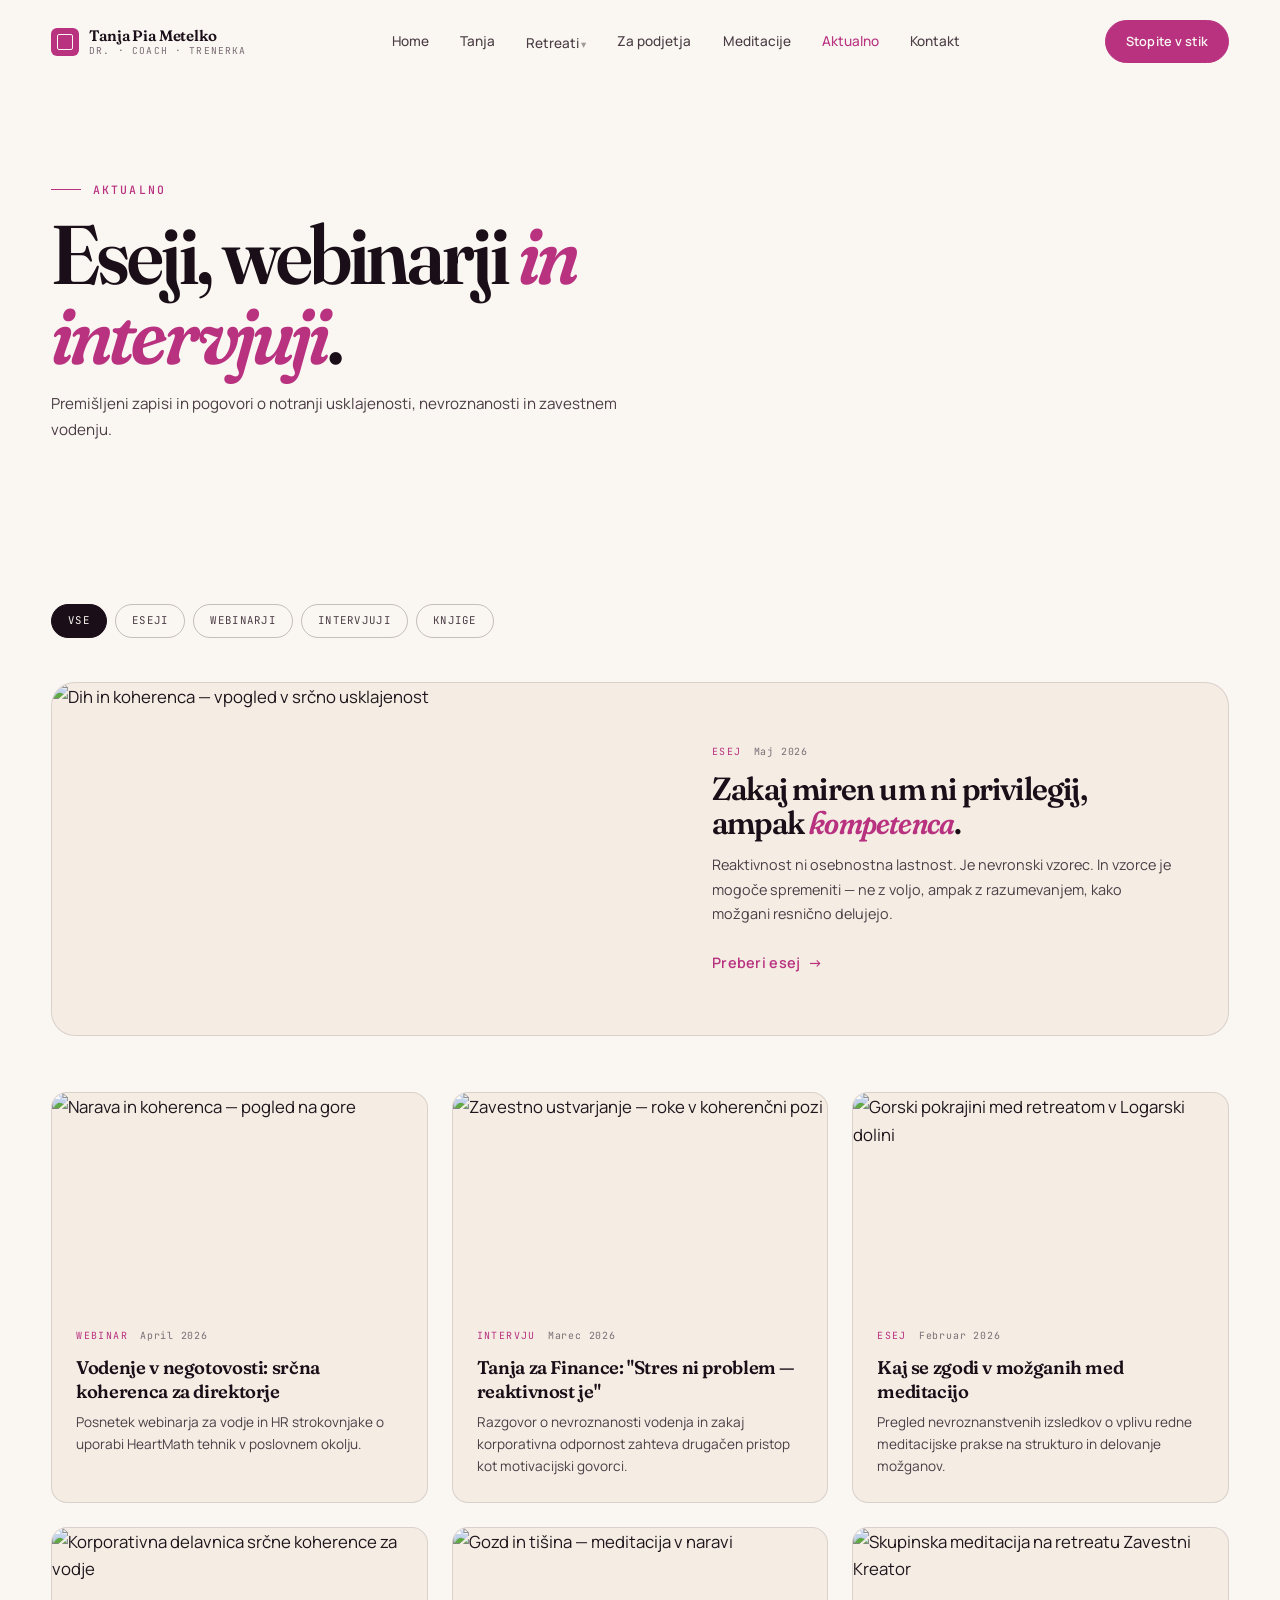
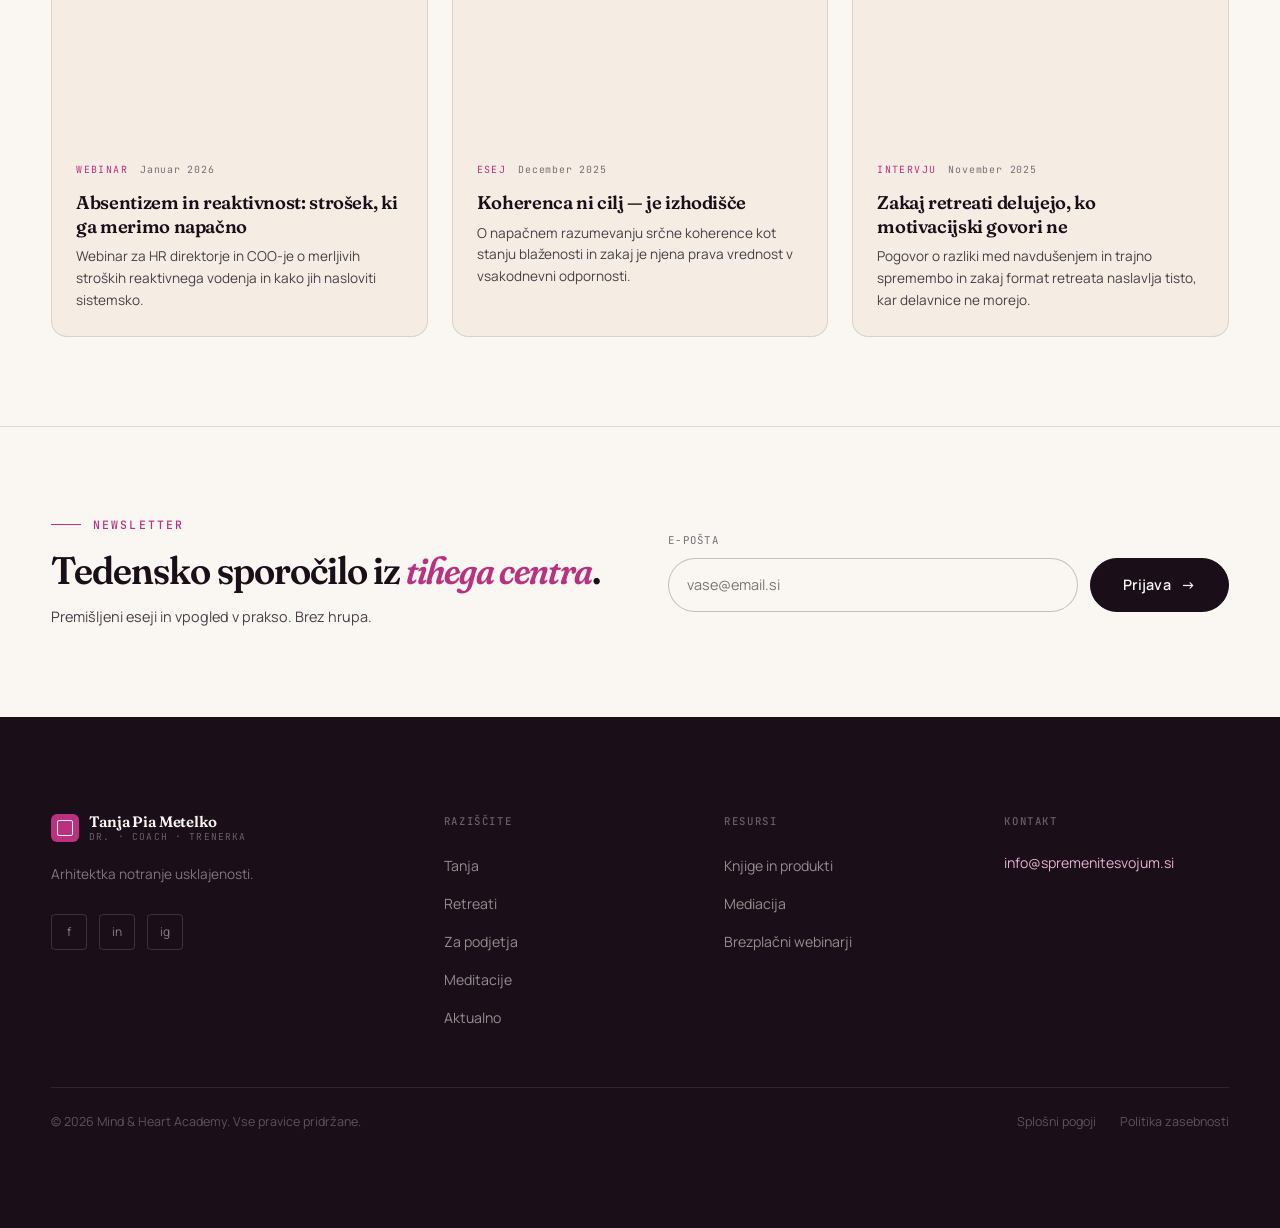
==== aktualno.html @ 6c3b490b "update website" ====
<!DOCTYPE html>
<html lang="sl">
<head>
  <meta charset="UTF-8">
  <meta name="viewport" content="width=device-width, initial-scale=1.0">
  <title>Aktualno — Eseji, webinarji, intervjuji · Dr. Tanja Pia Metelko</title>
  <meta name="description" content="Premišljeni eseji, webinarji in intervjuji o notranji usklajenosti, nevroznanosti in zavestnem vodenju. Dr. Tanja Pia Metelko.">
  <link rel="canonical" href="https://spremenitesvojum.si/aktualno.html">
  <meta property="og:title" content="Aktualno — Dr. Tanja Pia Metelko">
  <meta property="og:locale" content="sl_SI">
  <link rel="icon" type="image/svg+xml" href="assets/favicon.svg">
  <link rel="preconnect" href="https://fonts.googleapis.com">
  <link rel="preconnect" href="https://fonts.gstatic.com" crossorigin>
  <link href="https://fonts.googleapis.com/css2?family=Fraunces:ital,opsz,wght,SOFT@0,9..144,300..900,0..100;1,9..144,300..900,0..100&family=Manrope:wght@300;400;500;600;700&family=JetBrains+Mono:wght@400;500&display=swap" rel="stylesheet">
  <link rel="stylesheet" href="css/reset.css">
  <link rel="stylesheet" href="css/variables.css">
  <link rel="stylesheet" href="css/typography.css">
  <link rel="stylesheet" href="css/layout.css">
  <link rel="stylesheet" href="css/components.css">
  <link rel="stylesheet" href="css/pages.css">
</head>
<body>

  <a class="skip-link" href="#main">Preskoči na vsebino</a>

  <header class="site-nav" role="banner">
    <div class="site-nav__inner">
      <a href="index.html" class="nav-logo"><div class="nav-logo__mark"></div><div class="nav-logo__text">Tanja Pia Metelko<span>Dr. · Coach · Trenerka</span></div></a>
      <nav class="nav-links">
        <a href="index.html">Home</a><a href="tanja.html">Tanja</a>
        <div class="has-dropdown">
          <a href="retreati.html">Retreati</a>
          <div class="nav-dropdown" role="menu">
            <a href="retreati/zavestni-kreator.html" role="menuitem"><span class="drop-num">01</span>Zavestni Kreator</a>
            <a href="retreati/koherenca-srca.html" role="menuitem"><span class="drop-num">02</span>Koherenca Srca</a>
            <a href="retreati/spremenite-svoj-um.html" role="menuitem"><span class="drop-num">03</span>Spremenite Svoj Um</a>
          </div>
        </div>
        <a href="podjetja.html">Za podjetja</a><a href="meditacije.html">Meditacije</a>
        <a href="aktualno.html" aria-current="page">Aktualno</a><a href="kontakt.html">Kontakt</a>
      </nav>
      <div class="flex items-center gap-sm">
        <a href="kontakt.html" class="btn btn--magenta btn--sm nav-cta">Stopite v stik</a>
        <button class="nav-toggle" aria-label="Odpri meni" aria-expanded="false"><span></span><span></span><span></span></button>
      </div>
    </div>
  </header>

  <div class="mobile-menu" id="mobile-menu">
    <nav>
      <a href="index.html">Home</a><a href="tanja.html">Tanja</a>
      <a href="retreati/zavestni-kreator.html"><em>01</em> Zavestni Kreator</a>
      <a href="retreati/koherenca-srca.html"><em>02</em> Koherenca Srca</a>
      <a href="retreati/spremenite-svoj-um.html"><em>03</em> Spremenite Svoj Um</a>
      <a href="podjetja.html">Za podjetja</a><a href="meditacije.html">Meditacije</a>
      <a href="aktualno.html">Aktualno</a><a href="kontakt.html">Kontakt</a>
    </nav>
    <div class="mobile-menu__cta"><a href="kontakt.html" class="btn btn--magenta">Stopite v stik <span class="btn__arrow">→</span></a></div>
  </div>

  <main id="main">

    <!-- HERO -->
    <section class="aktualno-hero surface-cream" aria-label="Aktualno">
      <div class="container">
        <div class="hero-animate" style="max-width:600px;">
          <p class="eyebrow">Aktualno</p>
          <h1>Eseji, webinarji <em>in intervjuji</em>.</h1>
          <p style="margin-top:1rem;font-size:0.95rem;color:var(--ink-soft);line-height:1.7;">
            Premišljeni zapisi in pogovori o notranji usklajenosti, nevroznanosti in zavestnem vodenju.
          </p>
        </div>
      </div>
    </section>

    <!-- CATEGORY FILTER + ARTICLES -->
    <section class="section-pad--sm surface-cream" aria-label="Seznam člankov">
      <div class="container">

        <!-- Filter -->
        <div class="cat-filter reveal" role="group" aria-label="Filtriraj po kategoriji">
          <button class="cat-btn is-active">Vse</button>
          <button class="cat-btn">Eseji</button>
          <button class="cat-btn">Webinarji</button>
          <button class="cat-btn">Intervjuji</button>
          <button class="cat-btn">Knjige</button>
        </div>

        <!-- Featured article -->
        <div class="articles-featured reveal reveal-delay-1">
          <!-- [PLACEHOLDER — REPLACE z dejanskim člankom] -->
          <article class="article-card-featured">
            <div class="article-card-featured__img">
              <!-- [PLACEHOLDER] -->
              <img src="https://images.unsplash.com/photo-1545389336-cf090694435e?w=800&q=85&auto=format&fit=crop" alt="Dih in koherenca — vpogled v srčno usklajenost" loading="lazy" width="600" height="375">
            </div>
            <div class="article-card-featured__content">
              <div class="article-card__meta">
                <span class="article-card__cat">Esej</span>
                <span class="article-card__date">Maj 2026</span>
              </div>
              <h2 style="font-size:clamp(1.4rem,2.5vw,2rem);">
                Zakaj miren um ni privilegij, ampak <em>kompetenca</em>.
              </h2>
              <p style="margin-top:0.875rem;font-size:0.9rem;color:var(--ink-soft);line-height:1.7;">
                Reaktivnost ni osebnostna lastnost. Je nevronski vzorec. In vzorce je mogoče spremeniti — ne z voljo, ampak z razumevanjem, kako možgani resnično delujejo.
              </p>
              <a href="aktualno/miren-um.html" class="arrow-link" style="margin-top:1.5rem;">Preberi esej <span class="arrow">→</span></a>
            </div>
          </article>
        </div>

        <!-- Articles grid -->
        <div class="articles-grid reveal reveal-delay-2">

          <!-- [PLACEHOLDER — REPLACE z dejanskimi članki] -->

          <article class="article-card">
            <div class="article-card__img">
              <img src="https://images.unsplash.com/photo-1506905925346-21bda4d32df4?w=600&q=80&auto=format&fit=crop" alt="Narava in koherenca — pogled na gore" loading="lazy" width="400" height="225">
            </div>
            <div class="article-card__body">
              <div class="article-card__meta">
                <span class="article-card__cat">Webinar</span>
                <span class="article-card__date">April 2026</span>
              </div>
              <h3 class="article-card__title">Vodenje v negotovosti: srčna koherenca za direktorje</h3>
              <p class="article-card__excerpt">Posnetek webinarja za vodje in HR strokovnjake o uporabi HeartMath tehnik v poslovnem okolju.</p>
            </div>
          </article>

          <article class="article-card">
            <div class="article-card__img">
              <img src="https://images.unsplash.com/photo-1499209974431-9dddcece7f88?w=600&q=80&auto=format&fit=crop" alt="Zavestno ustvarjanje — roke v koherenčni pozi" loading="lazy" width="400" height="225">
            </div>
            <div class="article-card__body">
              <div class="article-card__meta">
                <span class="article-card__cat">Intervju</span>
                <span class="article-card__date">Marec 2026</span>
              </div>
              <h3 class="article-card__title">Tanja za Finance: "Stres ni problem — reaktivnost je"</h3>
              <p class="article-card__excerpt">Razgovor o nevroznanosti vodenja in zakaj korporativna odpornost zahteva drugačen pristop kot motivacijski govorci.</p>
            </div>
          </article>

          <article class="article-card">
            <div class="article-card__img">
              <img src="https://images.unsplash.com/photo-1464822759023-fed622ff2c3b?w=600&q=80&auto=format&fit=crop" alt="Gorski pokrajini med retreatom v Logarski dolini" loading="lazy" width="400" height="225">
            </div>
            <div class="article-card__body">
              <div class="article-card__meta">
                <span class="article-card__cat">Esej</span>
                <span class="article-card__date">Februar 2026</span>
              </div>
              <h3 class="article-card__title">Kaj se zgodi v možganih med meditacijo</h3>
              <p class="article-card__excerpt">Pregled nevroznanstvenih izsledkov o vplivu redne meditacijske prakse na strukturo in delovanje možganov.</p>
            </div>
          </article>

          <article class="article-card">
            <div class="article-card__img">
              <img src="https://images.unsplash.com/photo-1517457373958-b7bdd4587205?w=600&q=80&auto=format&fit=crop" alt="Korporativna delavnica srčne koherence za vodje" loading="lazy" width="400" height="225">
            </div>
            <div class="article-card__body">
              <div class="article-card__meta">
                <span class="article-card__cat">Webinar</span>
                <span class="article-card__date">Januar 2026</span>
              </div>
              <h3 class="article-card__title">Absentizem in reaktivnost: strošek, ki ga merimo napačno</h3>
              <p class="article-card__excerpt">Webinar za HR direktorje in COO-je o merljivih stroških reaktivnega vodenja in kako jih nasloviti sistemsko.</p>
            </div>
          </article>

          <article class="article-card">
            <div class="article-card__img">
              <img src="https://images.unsplash.com/photo-1448375240586-882707db888b?w=600&q=80&auto=format&fit=crop" alt="Gozd in tišina — meditacija v naravi" loading="lazy" width="400" height="225">
            </div>
            <div class="article-card__body">
              <div class="article-card__meta">
                <span class="article-card__cat">Esej</span>
                <span class="article-card__date">December 2025</span>
              </div>
              <h3 class="article-card__title">Koherenca ni cilj — je izhodišče</h3>
              <p class="article-card__excerpt">O napačnem razumevanju srčne koherence kot stanju blaženosti in zakaj je njena prava vrednost v vsakodnevni odpornosti.</p>
            </div>
          </article>

          <article class="article-card">
            <div class="article-card__img">
              <img src="https://images.unsplash.com/photo-1518609878373-06d740f60d8b?w=600&q=80&auto=format&fit=crop" alt="Skupinska meditacija na retreatu Zavestni Kreator" loading="lazy" width="400" height="225">
            </div>
            <div class="article-card__body">
              <div class="article-card__meta">
                <span class="article-card__cat">Intervju</span>
                <span class="article-card__date">November 2025</span>
              </div>
              <h3 class="article-card__title">Zakaj retreati delujejo, ko motivacijski govori ne</h3>
              <p class="article-card__excerpt">Pogovor o razliki med navdušenjem in trajno spremembo in zakaj format retreata naslavlja tisto, kar delavnice ne morejo.</p>
            </div>
          </article>

        </div>

      </div>
    </section>

    <!-- Newsletter -->
    <div class="newsletter-band surface-cream" role="region" aria-label="Prijava na novice">
      <div class="container">
        <div class="newsletter-band__inner">
          <div class="reveal">
            <p class="eyebrow">Newsletter</p>
            <h2 style="font-size:clamp(1.6rem,3vw,2.6rem);">Tedensko sporočilo iz <em>tihega centra</em>.</h2>
            <p style="margin-top:0.875rem;font-size:0.9rem;color:var(--ink-soft);line-height:1.7;max-width:380px;">Premišljeni eseji in vpogled v prakso. Brez hrupa.</p>
          </div>
          <div class="reveal reveal-delay-1">
            <form class="form-newsletter" action="#" method="post" novalidate>
              <label class="form-label" for="ak-nl-email" style="margin-bottom:0.5rem;display:block;">E-pošta</label>
              <div class="form-inline">
                <input class="form-input" type="email" id="ak-nl-email" name="email" placeholder="vase@email.si" autocomplete="email" required>
                <button type="submit" class="btn btn--primary">Prijava <span class="btn__arrow">→</span></button>
              </div>
            </form>
          </div>
        </div>
      </div>
    </div>

  </main>

  <footer class="site-footer" role="contentinfo">
    <div class="container">
      <div class="footer-grid">
        <div class="footer-brand"><a href="index.html" class="nav-logo"><div class="nav-logo__mark"></div><div class="nav-logo__text" style="color:var(--cream)">Tanja Pia Metelko<span style="color:rgba(250,246,241,.35)">Dr. · Coach · Trenerka</span></div></a><p class="footer-brand__mission">Arhitektka notranje usklajenosti.</p><div class="footer-social"><a href="#" aria-label="Facebook">f</a><a href="#" aria-label="LinkedIn">in</a><a href="#" aria-label="Instagram">ig</a></div></div>
        <div class="footer-col"><div class="footer-col__title">Raziščite</div><ul><li><a href="tanja.html">Tanja</a></li><li><a href="retreati.html">Retreati</a></li><li><a href="podjetja.html">Za podjetja</a></li><li><a href="meditacije.html">Meditacije</a></li><li><a href="aktualno.html">Aktualno</a></li></ul></div>
        <div class="footer-col"><div class="footer-col__title">Resursi</div><ul><li><a href="#">Knjige in produkti</a></li><li><a href="#">Mediacija</a></li><li><a href="#">Brezplačni webinarji</a></li></ul></div>
        <div class="footer-col"><div class="footer-col__title">Kontakt</div><div class="footer-contact-item"><a href="mailto:info@spremenitesvojum.si" style="color:var(--magenta-soft)">info@spremenitesvojum.si</a></div></div>
      </div>
      <div class="footer-bottom"><p class="footer-bottom__copy">© 2026 Mind &amp; Heart Academy. Vse pravice pridržane.</p><div class="footer-bottom__legal"><a href="#">Splošni pogoji</a><a href="#">Politika zasebnosti</a></div></div>
    </div>
  </footer>

  <script src="js/nav.js" defer></script>
  <script src="js/reveal.js" defer></script>
  <script src="js/forms.js" defer></script>
</body>
</html>
---- css/variables.css ----
/* ============================================
   VARIABLES — Design Tokens
   ============================================ */

:root {
  /* ─── SURFACES ─── */
  --cream:       #FAF6F1;
  --cream-warm:  #F5EDE4;
  --cream-pink:  #F7E8F0;
  --blush:       #E8D4C8;

  /* ─── ACCENT ─── */
  --magenta:      #B83280;
  --magenta-deep: #8A1E5C;
  --magenta-soft: #E8B0D0;

  /* ─── INK ─── */
  --ink:       #1A0F18;
  --ink-soft:  #4A3D45;
  --ink-light: #7A6D75;

  /* ─── LINES ─── */
  --line:        rgba(26, 15, 24, 0.12);
  --line-strong: rgba(26, 15, 24, 0.24);

  /* ─── FONTS ─── */
  --font-display: 'Fraunces', Georgia, serif;
  --font-body:    'Manrope', system-ui, sans-serif;
  --font-mono:    'JetBrains Mono', 'Courier New', monospace;

  /* ─── LAYOUT ─── */
  --container:     1320px;
  --gutter:        clamp(20px, 4vw, 56px);
  --section-pad:   clamp(80px, 12vw, 160px);

  /* ─── RADIUS ─── */
  --radius-sm:  4px;
  --radius-md:  8px;
  --radius-lg:  16px;
  --radius-xl:  24px;
  --radius-pill: 999px;

  /* ─── TRANSITIONS ─── */
  --ease-out:   cubic-bezier(0.22, 1, 0.36, 1);
  --ease-in:    cubic-bezier(0.64, 0, 0.78, 0);
  --dur-fast:   160ms;
  --dur-base:   280ms;
  --dur-slow:   460ms;
  --dur-reveal: 700ms;

  /* ─── SHADOWS ─── */
  --shadow-sm:  0 1px 4px rgba(26, 15, 24, 0.08);
  --shadow-md:  0 4px 16px rgba(26, 15, 24, 0.12);
  --shadow-lg:  0 12px 40px rgba(26, 15, 24, 0.16);
  --shadow-magenta: 0 8px 32px rgba(184, 50, 128, 0.24);
}
---- css/typography.css ----
/* ============================================
   TYPOGRAPHY — Scale, Styles, Utilities
   ============================================ */

/* ─── BASE ─── */
body {
  font-family: var(--font-body);
  font-size: 1.05rem;
  line-height: 1.65;
  color: var(--ink);
  background-color: var(--cream);
}

/* ─── DISPLAY / HEADINGS ─── */
h1, h2, h3, h4, h5, h6 {
  font-family: var(--font-display);
  font-weight: 600;
  line-height: 1.05;
  letter-spacing: -0.02em;
  color: var(--ink);
}

.h1, h1 {
  font-size: clamp(3rem, 6.5vw, 6.2rem);
  line-height: 0.96;
  letter-spacing: -0.035em;
  font-variation-settings: 'opsz' 144, 'SOFT' 30;
}

.h2, h2 {
  font-size: clamp(2rem, 4vw, 3.6rem);
  line-height: 1.05;
  letter-spacing: -0.025em;
  font-variation-settings: 'opsz' 72, 'SOFT' 40;
}

.h3, h3 {
  font-size: clamp(1.6rem, 2.6vw, 2.4rem);
  line-height: 1.15;
  letter-spacing: -0.02em;
  font-variation-settings: 'opsz' 36, 'SOFT' 50;
}

.h4, h4 {
  font-size: clamp(1.2rem, 1.8vw, 1.6rem);
  line-height: 1.25;
  letter-spacing: -0.015em;
  font-variation-settings: 'opsz' 24, 'SOFT' 60;
}

/* ─── SIGNATURE MOVE: italic em in magenta ─── */
h1 em, h2 em, h3 em, .h1 em, .h2 em, .h3 em {
  font-style: italic;
  color: var(--magenta);
  font-variation-settings: 'opsz' 144, 'SOFT' 80;
}

/* ─── EYEBROW LABELS ─── */
.eyebrow {
  font-family: var(--font-mono);
  font-size: 0.72rem;
  font-weight: 500;
  letter-spacing: 0.18em;
  text-transform: uppercase;
  color: var(--magenta);
  display: flex;
  align-items: center;
  gap: 12px;
  margin-bottom: 1rem;
}

.eyebrow::before {
  content: '';
  display: block;
  width: 30px;
  height: 1px;
  background: var(--magenta);
  flex-shrink: 0;
}

.eyebrow--no-line::before {
  display: none;
}

/* ─── BODY TEXT VARIANTS ─── */
.lead {
  font-size: clamp(1.1rem, 1.6vw, 1.3rem);
  line-height: 1.55;
  font-weight: 500;
  color: var(--ink);
}

.body-soft {
  color: var(--ink-soft);
}

.caption {
  font-family: var(--font-mono);
  font-size: 0.72rem;
  letter-spacing: 0.12em;
  text-transform: uppercase;
  color: var(--ink-light);
}

/* ─── TAGLINE ─── */
.tagline {
  font-family: var(--font-display);
  font-style: italic;
  font-size: clamp(1.1rem, 1.8vw, 1.4rem);
  font-variation-settings: 'opsz' 36, 'SOFT' 80;
  line-height: 1.4;
  color: var(--ink-soft);
  letter-spacing: -0.01em;
}

/* ─── LARGE DECORATIVE TEXT ─── */
.deco-text {
  font-family: var(--font-display);
  font-style: italic;
  font-size: clamp(8rem, 22vw, 20rem);
  font-variation-settings: 'opsz' 144, 'SOFT' 100;
  line-height: 0.85;
  color: var(--magenta);
  opacity: 0.07;
  pointer-events: none;
  user-select: none;
  white-space: nowrap;
  letter-spacing: -0.05em;
}

/* ─── MONO NUMBERS ─── */
.num-label {
  font-family: var(--font-mono);
  font-size: 0.72rem;
  font-weight: 500;
  letter-spacing: 0.14em;
  color: var(--magenta);
  opacity: 0.7;
}

/* ─── ON DARK SURFACES ─── */
.on-dark {
  color: rgba(250, 246, 241, 0.75);
}

.on-dark h1, .on-dark h2, .on-dark h3, .on-dark h4,
.on-dark .h1, .on-dark .h2, .on-dark .h3 {
  color: var(--cream);
}

.on-dark h1 em, .on-dark h2 em, .on-dark h3 em {
  color: var(--magenta-soft);
}

.on-dark .eyebrow {
  color: var(--magenta-soft);
}

.on-dark .eyebrow::before {
  background: var(--magenta-soft);
}

.on-dark p, .on-dark .body-soft {
  color: rgba(250, 246, 241, 0.7);
}

.on-dark .lead {
  color: rgba(250, 246, 241, 0.9);
}

.on-dark .tagline {
  color: rgba(250, 246, 241, 0.65);
}

/* ─── LINKS ─── */
.text-link {
  color: var(--magenta);
  font-weight: 500;
  position: relative;
  display: inline-flex;
  align-items: center;
  gap: 6px;
}

.text-link::after {
  content: '';
  position: absolute;
  bottom: -1px;
  left: 0;
  right: 0;
  height: 1px;
  background: var(--magenta);
  transform: scaleX(0);
  transform-origin: left;
  transition: transform var(--dur-base) var(--ease-out);
}

.text-link:hover::after {
  transform: scaleX(1);
}

.arrow-link {
  font-family: var(--font-body);
  font-size: 0.9rem;
  font-weight: 600;
  letter-spacing: 0.02em;
  color: var(--magenta);
  display: inline-flex;
  align-items: center;
  gap: 8px;
  transition: gap var(--dur-base) var(--ease-out);
}

.arrow-link .arrow {
  transition: transform var(--dur-base) var(--ease-out);
  display: inline-block;
}

.arrow-link:hover .arrow {
  transform: translateX(5px);
}

.on-dark .arrow-link {
  color: var(--magenta-soft);
}
---- css/layout.css ----
/* ============================================
   LAYOUT — Grid, Containers, Sections
   ============================================ */

/* ─── SKIP LINK ─── */
.skip-link {
  position: fixed;
  top: -100%;
  left: 1rem;
  z-index: 9999;
  background: var(--magenta);
  color: var(--cream);
  padding: 0.5rem 1.25rem;
  border-radius: var(--radius-pill);
  font-family: var(--font-body);
  font-size: 0.9rem;
  font-weight: 600;
  transition: top var(--dur-fast);
}

.skip-link:focus {
  top: 1rem;
}

/* ─── CONTAINER ─── */
.container {
  width: 100%;
  max-width: var(--container);
  margin-inline: auto;
  padding-inline: var(--gutter);
}

.container--narrow {
  max-width: 860px;
}

.container--wide {
  max-width: 1480px;
}

/* ─── SECTIONS ─── */
section {
  position: relative;
}

.section-pad {
  padding-block: var(--section-pad);
}

.section-pad--sm {
  padding-block: clamp(48px, 7vw, 100px);
}

.section-pad--lg {
  padding-block: clamp(100px, 16vw, 200px);
}

/* ─── SECTION SURFACES ─── */
.surface-cream      { background-color: var(--cream); }
.surface-cream-warm { background-color: var(--cream-warm); }
.surface-cream-pink { background-color: var(--cream-pink); }
.surface-ink        { background-color: var(--ink); color: rgba(250, 246, 241, 0.75); }

/* ─── GRID UTILITIES ─── */
.grid {
  display: grid;
  gap: var(--gutter);
}

.grid-2 { grid-template-columns: 1fr; }
.grid-3 { grid-template-columns: 1fr; }
.grid-4 { grid-template-columns: 1fr; }

@media (min-width: 768px) {
  .grid-2 { grid-template-columns: repeat(2, 1fr); }
  .grid-4 { grid-template-columns: repeat(2, 1fr); }
}

@media (min-width: 1024px) {
  .grid-3 { grid-template-columns: repeat(3, 1fr); }
  .grid-4 { grid-template-columns: repeat(4, 1fr); }
}

/* ─── FLEX UTILITIES ─── */
.flex        { display: flex; }
.flex-col    { flex-direction: column; }
.items-center { align-items: center; }
.items-start  { align-items: flex-start; }
.justify-between { justify-content: space-between; }
.gap-sm      { gap: 0.75rem; }
.gap-md      { gap: 1.5rem; }
.gap-lg      { gap: 2.5rem; }

/* ─── SECTION HEADER UTILITY ─── */
.section-header {
  margin-bottom: clamp(40px, 6vw, 80px);
}

.section-header--center {
  text-align: center;
  max-width: 760px;
  margin-inline: auto;
  margin-bottom: clamp(40px, 6vw, 80px);
}

.section-header--split {
  display: grid;
  grid-template-columns: 1fr;
  gap: 2rem;
  margin-bottom: clamp(40px, 6vw, 80px);
}

@media (min-width: 1024px) {
  .section-header--split {
    grid-template-columns: 1fr 1fr;
    align-items: end;
  }
}

/* ─── SECTION DIVIDER ─── */
.section-rule {
  border: none;
  border-top: 1px solid var(--line);
}

.section-rule--strong {
  border-color: var(--line-strong);
}

/* ─── HERO LAYOUT ─── */
.hero {
  min-height: 100svh;
  display: grid;
  grid-template-columns: 1fr;
  position: relative;
  overflow: hidden;
}

@media (min-width: 1024px) {
  .hero {
    grid-template-columns: 1fr 1fr;
  }
}

.hero__content {
  display: flex;
  flex-direction: column;
  justify-content: center;
  padding-block: clamp(120px, 18vw, 200px);
  padding-inline: var(--gutter);
  padding-left: max(var(--gutter), calc((100vw - var(--container)) / 2 + var(--gutter)));
  position: relative;
  z-index: 2;
}

.hero__visual {
  position: relative;
  overflow: hidden;
  min-height: 56vw;
}

@media (min-width: 1024px) {
  .hero__visual {
    min-height: auto;
  }
}

.hero__visual img {
  width: 100%;
  height: 100%;
  object-fit: cover;
  filter: contrast(0.95) saturate(0.9);
}

.hero__visual-overlay {
  position: absolute;
  inset: 0;
  background: linear-gradient(180deg, rgba(184, 50, 128, 0.06) 0%, rgba(26, 15, 24, 0.22) 100%);
  pointer-events: none;
}

.hero__visual-caption {
  position: absolute;
  bottom: 2rem;
  left: 2rem;
  right: 2rem;
  display: flex;
  justify-content: space-between;
  align-items: flex-end;
  gap: 1rem;
}

/* ─── TWO-COLUMN CONTENT ─── */
.two-col {
  display: grid;
  grid-template-columns: 1fr;
  gap: clamp(40px, 6vw, 80px);
  align-items: center;
}

@media (min-width: 1024px) {
  .two-col {
    grid-template-columns: 1fr 1fr;
  }

  .two-col--wide-left {
    grid-template-columns: 5fr 4fr;
  }

  .two-col--wide-right {
    grid-template-columns: 4fr 5fr;
  }
}

/* ─── IMAGE WRAPPER ─── */
.img-wrap {
  position: relative;
  overflow: hidden;
  border-radius: var(--radius-lg);
}

.img-wrap img {
  width: 100%;
  height: 100%;
  object-fit: cover;
  filter: contrast(0.95) saturate(0.9);
  display: block;
}

.img-wrap--portrait {
  aspect-ratio: 4 / 5;
}

.img-wrap--landscape {
  aspect-ratio: 16 / 9;
}

.img-label {
  position: absolute;
  top: 1.5rem;
  left: 1.5rem;
  background: rgba(250, 246, 241, 0.92);
  backdrop-filter: blur(8px);
  -webkit-backdrop-filter: blur(8px);
  padding: 0.35rem 0.85rem;
  border-radius: var(--radius-pill);
}

/* ─── REVEAL ANIMATIONS ─── */
.reveal {
  opacity: 0;
  transform: translateY(30px);
  transition: opacity var(--dur-reveal) var(--ease-out),
              transform var(--dur-reveal) var(--ease-out);
}

.reveal.is-visible {
  opacity: 1;
  transform: translateY(0);
}

.reveal-delay-1 { transition-delay: 100ms; }
.reveal-delay-2 { transition-delay: 200ms; }
.reveal-delay-3 { transition-delay: 300ms; }
.reveal-delay-4 { transition-delay: 400ms; }
.reveal-delay-5 { transition-delay: 500ms; }

/* ─── DECORATIVE OVERFLOW ELEMENT ─── */
.deco-overflow {
  position: absolute;
  right: -5vw;
  bottom: -2rem;
  pointer-events: none;
  overflow: hidden;
  z-index: 0;
  line-height: 1;
}

/* ─── STATS STRIP ─── */
.stats-strip {
  border-top: 1px solid var(--line);
  border-bottom: 1px solid var(--line);
  padding-block: clamp(28px, 4vw, 48px);
}

.stats-strip__inner {
  display: grid;
  grid-template-columns: repeat(2, 1fr);
  gap: clamp(20px, 4vw, 0px);
}

@media (min-width: 768px) {
  .stats-strip__inner {
    grid-template-columns: repeat(4, 1fr);
  }
}

.stat-item {
  text-align: center;
  padding-inline: 1rem;
  position: relative;
}

.stat-item + .stat-item::before {
  content: '';
  position: absolute;
  left: 0;
  top: 10%;
  height: 80%;
  width: 1px;
  background: var(--line);
}

.stat-item__number {
  font-family: var(--font-display);
  font-size: clamp(2.4rem, 4.5vw, 4rem);
  font-weight: 700;
  line-height: 1;
  color: var(--magenta);
  font-variation-settings: 'opsz' 72, 'SOFT' 20;
  margin-bottom: 0.5rem;
}

.stat-item__label {
  font-family: var(--font-body);
  font-size: 0.82rem;
  line-height: 1.4;
  color: var(--ink-soft);
  max-width: 160px;
  margin-inline: auto;
}
---- css/components.css ----
/* ============================================
   COMPONENTS — Nav, Buttons, Cards, Forms
   ============================================ */

/* ─── NAVIGATION ─── */
.site-nav {
  position: fixed;
  top: 0;
  left: 0;
  right: 0;
  z-index: 100;
  transition: background var(--dur-base) var(--ease-out),
              box-shadow var(--dur-base) var(--ease-out);
  padding-block: 1.25rem;
}

.site-nav.is-scrolled {
  background: rgba(250, 246, 241, 0.92);
  backdrop-filter: blur(16px);
  -webkit-backdrop-filter: blur(16px);
  box-shadow: 0 1px 0 var(--line);
  padding-block: 0.875rem;
}

.site-nav__inner {
  display: flex;
  align-items: center;
  justify-content: space-between;
  gap: 2rem;
  max-width: var(--container);
  margin-inline: auto;
  padding-inline: var(--gutter);
}

/* Logo */
.nav-logo {
  display: flex;
  align-items: center;
  gap: 10px;
  flex-shrink: 0;
}

.nav-logo__mark {
  width: 28px;
  height: 28px;
  background: var(--magenta);
  border-radius: 6px;
  flex-shrink: 0;
  position: relative;
}

.nav-logo__mark::before {
  content: '';
  position: absolute;
  inset: 6px;
  border: 1.5px solid var(--cream);
  border-radius: 2px;
}

.nav-logo__text {
  font-family: var(--font-display);
  font-size: 0.95rem;
  font-weight: 600;
  letter-spacing: -0.01em;
  color: var(--ink);
  font-variation-settings: 'opsz' 18, 'SOFT' 60;
  line-height: 1.2;
  transition: color var(--dur-fast);
}

.nav-logo__text span {
  display: block;
  font-family: var(--font-mono);
  font-size: 0.6rem;
  font-weight: 400;
  letter-spacing: 0.12em;
  text-transform: uppercase;
  color: var(--ink-light);
  font-style: normal;
}

/* Desktop nav links */
.nav-links {
  display: none;
  align-items: center;
  gap: 0.25rem;
}

@media (min-width: 1024px) {
  .nav-links {
    display: flex;
  }
}

.nav-links a {
  font-family: var(--font-body);
  font-size: 0.85rem;
  font-weight: 500;
  color: var(--ink-soft);
  padding: 0.5rem 0.85rem;
  border-radius: var(--radius-sm);
  transition: color var(--dur-fast), background var(--dur-fast);
  position: relative;
}

.nav-links a:hover {
  color: var(--ink);
  background: rgba(26, 15, 24, 0.05);
}

.nav-links .has-dropdown {
  position: relative;
}

.nav-links .has-dropdown > a::after {
  content: ' ▾';
  font-size: 0.65rem;
  opacity: 0.5;
}

.nav-dropdown {
  position: absolute;
  top: calc(100% + 8px);
  left: 0;
  min-width: 220px;
  background: var(--cream);
  border: 1px solid var(--line);
  border-radius: var(--radius-md);
  box-shadow: var(--shadow-lg);
  padding: 0.5rem;
  opacity: 0;
  pointer-events: none;
  transform: translateY(8px);
  transition: opacity var(--dur-base) var(--ease-out),
              transform var(--dur-base) var(--ease-out);
}

.has-dropdown:hover .nav-dropdown,
.has-dropdown:focus-within .nav-dropdown {
  opacity: 1;
  pointer-events: all;
  transform: translateY(0);
}

.nav-dropdown a {
  display: block;
  font-size: 0.85rem;
  padding: 0.6rem 0.875rem;
  border-radius: var(--radius-sm);
  color: var(--ink-soft);
  transition: background var(--dur-fast), color var(--dur-fast);
}

.nav-dropdown a:hover {
  background: var(--cream-warm);
  color: var(--ink);
}

.nav-dropdown a .drop-num {
  font-family: var(--font-mono);
  font-size: 0.62rem;
  color: var(--magenta);
  margin-right: 0.5rem;
  opacity: 0.8;
}

/* Nav CTA */
.nav-cta {
  display: none;
}

@media (min-width: 1024px) {
  .nav-cta {
    display: block;
  }
}

/* Mobile toggle */
.nav-toggle {
  display: flex;
  flex-direction: column;
  gap: 5px;
  padding: 0.5rem;
  border-radius: var(--radius-sm);
  transition: background var(--dur-fast);
}

@media (min-width: 1024px) {
  .nav-toggle {
    display: none;
  }
}

.nav-toggle:hover {
  background: rgba(26, 15, 24, 0.06);
}

.nav-toggle span {
  display: block;
  width: 22px;
  height: 1.5px;
  background: var(--ink);
  border-radius: 1px;
  transition: transform var(--dur-base) var(--ease-out),
              opacity var(--dur-base);
}

.nav-toggle.is-open span:nth-child(1) {
  transform: translateY(6.5px) rotate(45deg);
}

.nav-toggle.is-open span:nth-child(2) {
  opacity: 0;
  transform: scaleX(0);
}

.nav-toggle.is-open span:nth-child(3) {
  transform: translateY(-6.5px) rotate(-45deg);
}

/* Mobile menu */
.mobile-menu {
  position: fixed;
  inset: 0;
  background: var(--cream);
  z-index: 99;
  overflow-y: auto;
  padding: 6rem var(--gutter) 3rem;
  transform: translateX(100%);
  transition: transform var(--dur-slow) var(--ease-out);
}

.mobile-menu.is-open {
  transform: translateX(0);
}

.mobile-menu nav a {
  display: block;
  font-family: var(--font-display);
  font-size: clamp(1.8rem, 5vw, 2.6rem);
  font-variation-settings: 'opsz' 48, 'SOFT' 40;
  font-weight: 500;
  color: var(--ink);
  padding-block: 0.75rem;
  border-bottom: 1px solid var(--line);
  transition: color var(--dur-fast);
}

.mobile-menu nav a:hover {
  color: var(--magenta);
}

.mobile-menu nav a em {
  font-style: italic;
  color: var(--magenta);
}

.mobile-menu__cta {
  margin-top: 2.5rem;
}

/* ─── BUTTONS ─── */
.btn {
  display: inline-flex;
  align-items: center;
  justify-content: center;
  gap: 10px;
  font-family: var(--font-body);
  font-size: 0.9rem;
  font-weight: 600;
  letter-spacing: 0.01em;
  padding: 0.875rem 2rem;
  border-radius: var(--radius-pill);
  transition: transform var(--dur-base) var(--ease-out),
              box-shadow var(--dur-base) var(--ease-out),
              background var(--dur-fast),
              color var(--dur-fast),
              border-color var(--dur-fast);
  white-space: nowrap;
  cursor: pointer;
}

.btn:hover {
  transform: translateY(-2px);
}

.btn__arrow {
  transition: transform var(--dur-base) var(--ease-out);
}

.btn:hover .btn__arrow {
  transform: translateX(4px);
}

/* Primary — dark ink */
.btn--primary {
  background: var(--ink);
  color: var(--cream);
  border: 1.5px solid var(--ink);
}

.btn--primary:hover {
  background: var(--magenta-deep);
  border-color: var(--magenta-deep);
  box-shadow: var(--shadow-magenta);
}

/* Secondary — outline */
.btn--outline {
  background: transparent;
  color: var(--ink);
  border: 1.5px solid var(--ink-soft);
}

.btn--outline:hover {
  border-color: var(--ink);
  background: rgba(26, 15, 24, 0.05);
}

/* Magenta */
.btn--magenta {
  background: var(--magenta);
  color: var(--cream);
  border: 1.5px solid var(--magenta);
}

.btn--magenta:hover {
  background: var(--magenta-deep);
  border-color: var(--magenta-deep);
  box-shadow: var(--shadow-magenta);
}

/* Ghost on dark */
.btn--ghost-light {
  background: transparent;
  color: var(--cream);
  border: 1.5px solid rgba(250, 246, 241, 0.35);
}

.btn--ghost-light:hover {
  background: rgba(250, 246, 241, 0.1);
  border-color: rgba(250, 246, 241, 0.65);
}

/* Small */
.btn--sm {
  font-size: 0.8rem;
  padding: 0.625rem 1.25rem;
}

/* ─── PILLS / TAGS ─── */
.pill {
  display: inline-flex;
  align-items: center;
  gap: 6px;
  padding: 0.3rem 0.875rem;
  border-radius: var(--radius-pill);
  font-family: var(--font-mono);
  font-size: 0.67rem;
  font-weight: 500;
  letter-spacing: 0.1em;
  text-transform: uppercase;
  border: 1px solid;
}

.pill--magenta {
  background: rgba(184, 50, 128, 0.1);
  color: var(--magenta-deep);
  border-color: rgba(184, 50, 128, 0.25);
}

.pill--magenta-solid {
  background: var(--magenta);
  color: var(--cream);
  border-color: var(--magenta);
}

.pill--ink {
  background: rgba(26, 15, 24, 0.07);
  color: var(--ink-soft);
  border-color: var(--line);
}

.pill--pulse {
  color: var(--magenta-deep);
  border-color: rgba(184, 50, 128, 0.25);
  background: rgba(184, 50, 128, 0.08);
}

.pill--pulse .pill-dot {
  width: 6px;
  height: 6px;
  background: var(--magenta);
  border-radius: 50%;
  animation: pulse 2s ease-in-out infinite;
}

.on-dark .pill--pulse,
.akademija-card .pill--pulse,
.meditacije-hero .pill--pulse,
.retreat-page-hero .pill--pulse {
  color: var(--magenta-soft);
  border-color: rgba(232, 176, 208, 0.35);
  background: rgba(184, 50, 128, 0.18);
}

@keyframes pulse {
  0%, 100% { opacity: 1; transform: scale(1); }
  50%       { opacity: 0.5; transform: scale(0.7); }
}

/* Credential tags row */
.cred-tags {
  display: flex;
  flex-wrap: wrap;
  gap: 0.5rem;
  margin-top: 1.5rem;
}

/* ─── THREE-PILLAR CARD ─── */
.pillars-grid {
  display: grid;
  grid-template-columns: 1fr;
  border-top: 1px solid rgba(232, 176, 208, 0.2);
}

@media (min-width: 1024px) {
  .pillars-grid {
    grid-template-columns: repeat(3, 1fr);
  }
}

.pillar-card {
  padding: clamp(32px, 4vw, 56px);
  border-bottom: 1px solid rgba(232, 176, 208, 0.2);
  position: relative;
}

@media (min-width: 1024px) {
  .pillar-card {
    border-bottom: none;
    border-right: 1px solid rgba(232, 176, 208, 0.2);
  }

  .pillar-card:last-child {
    border-right: none;
  }
}

.pillar-card__num {
  font-family: var(--font-mono);
  font-size: 0.72rem;
  letter-spacing: 0.14em;
  color: var(--magenta-soft);
  margin-bottom: 1.5rem;
  opacity: 0.7;
}

.pillar-card__title {
  font-family: var(--font-display);
  font-size: clamp(1.3rem, 2vw, 1.7rem);
  font-weight: 600;
  color: var(--cream);
  font-variation-settings: 'opsz' 24, 'SOFT' 50;
  line-height: 1.2;
  margin-bottom: 0.35rem;
}

.pillar-card__sub {
  font-family: var(--font-mono);
  font-size: 0.67rem;
  letter-spacing: 0.1em;
  text-transform: uppercase;
  color: var(--magenta-soft);
  margin-bottom: 1.25rem;
  opacity: 0.7;
}

.pillar-card__desc {
  font-family: var(--font-body);
  font-size: 0.9rem;
  line-height: 1.65;
  color: rgba(250, 246, 241, 0.65);
  margin-bottom: 1.5rem;
}

.pillar-card__tools {
  font-family: var(--font-mono);
  font-size: 0.67rem;
  letter-spacing: 0.08em;
  color: rgba(232, 176, 208, 0.6);
  border-top: 1px solid rgba(232, 176, 208, 0.15);
  padding-top: 1rem;
}

/* ─── PATH CARDS (two-column) ─── */
.path-card {
  background: var(--cream-warm);
  border: 1px solid var(--line);
  border-radius: var(--radius-xl);
  padding: clamp(32px, 4vw, 56px);
  position: relative;
  overflow: hidden;
  transition: box-shadow var(--dur-base) var(--ease-out),
              transform var(--dur-base) var(--ease-out);
}

.path-card:hover {
  box-shadow: var(--shadow-lg);
  transform: translateY(-4px);
}

.path-card__features {
  list-style: none;
  margin-top: 1.5rem;
  display: flex;
  flex-direction: column;
  gap: 0.65rem;
}

.path-card__features li {
  font-size: 0.9rem;
  color: var(--ink-soft);
  display: flex;
  align-items: flex-start;
  gap: 0.75rem;
}

.path-card__features li::before {
  content: '→';
  color: var(--magenta);
  flex-shrink: 0;
  font-size: 0.8rem;
  margin-top: 0.1rem;
}

.path-card__link {
  display: inline-flex;
  align-items: center;
  gap: 8px;
  margin-top: 2rem;
  font-size: 0.9rem;
  font-weight: 600;
  color: var(--magenta);
  transition: gap var(--dur-base) var(--ease-out);
}

.path-card__link .arrow {
  transition: transform var(--dur-base) var(--ease-out);
}

.path-card__link:hover { gap: 14px; }
.path-card__link:hover .arrow { transform: translateX(4px); }

/* ─── RETREAT CARDS ─── */
.retreat-card {
  border: 1px solid var(--line);
  border-radius: var(--radius-xl);
  overflow: hidden;
  display: grid;
  grid-template-columns: 1fr;
  transition: box-shadow var(--dur-base) var(--ease-out);
}

@media (min-width: 1024px) {
  .retreat-card {
    grid-template-columns: 220px 1fr auto;
  }
}

.retreat-card:hover {
  box-shadow: var(--shadow-lg);
}

.retreat-card--flagship {
  background: var(--ink);
  color: rgba(250, 246, 241, 0.75);
  border-color: rgba(184, 50, 128, 0.3);
}

.retreat-card--flagship:hover {
  box-shadow: var(--shadow-magenta), var(--shadow-lg);
}

.retreat-card__meta {
  padding: clamp(24px, 3vw, 36px);
  border-bottom: 1px solid var(--line);
  display: flex;
  flex-direction: column;
  gap: 0.75rem;
}

@media (min-width: 1024px) {
  .retreat-card__meta {
    border-bottom: none;
    border-right: 1px solid var(--line);
  }
}

.retreat-card--flagship .retreat-card__meta {
  border-color: rgba(184, 50, 128, 0.2);
}

.retreat-card__date {
  font-family: var(--font-mono);
  font-size: 0.72rem;
  letter-spacing: 0.1em;
  color: var(--ink-light);
}

.retreat-card--flagship .retreat-card__date {
  color: rgba(250, 246, 241, 0.5);
}

.retreat-card__location {
  font-size: 0.82rem;
  color: var(--ink-soft);
}

.retreat-card--flagship .retreat-card__location {
  color: rgba(250, 246, 241, 0.6);
}

.retreat-card__content {
  padding: clamp(24px, 3vw, 36px);
  display: flex;
  flex-direction: column;
  justify-content: center;
}

.retreat-card__content h3 em {
  color: var(--magenta-soft);
}

.retreat-card--flagship .retreat-card__content h2,
.retreat-card--flagship .retreat-card__content h3 {
  color: var(--cream);
}

.retreat-card__desc {
  font-size: 0.9rem;
  line-height: 1.6;
  color: var(--ink-soft);
  margin-top: 0.75rem;
}

.retreat-card--flagship .retreat-card__desc {
  color: rgba(250, 246, 241, 0.6);
}

.retreat-card__action {
  padding: clamp(24px, 3vw, 36px);
  display: flex;
  flex-direction: column;
  justify-content: center;
  gap: 1rem;
  border-top: 1px solid var(--line);
}

@media (min-width: 1024px) {
  .retreat-card__action {
    border-top: none;
    border-left: 1px solid var(--line);
    min-width: 200px;
  }
}

.retreat-card--flagship .retreat-card__action {
  border-color: rgba(184, 50, 128, 0.2);
}

.retreat-card__price {
  font-family: var(--font-display);
  font-size: 1.3rem;
  font-weight: 700;
  color: var(--magenta);
  font-variation-settings: 'opsz' 24, 'SOFT' 30;
}

.retreat-card--flagship .retreat-card__price {
  color: var(--magenta-soft);
}

/* ─── TESTIMONIAL CARDS ─── */
.testimonials-grid {
  display: grid;
  grid-template-columns: 1fr;
  gap: var(--gutter);
}

@media (min-width: 768px) {
  .testimonials-grid {
    grid-template-columns: repeat(3, 1fr);
  }
}

.testimonial-card {
  padding: clamp(28px, 3.5vw, 44px);
  border: 1px solid var(--line);
  border-radius: var(--radius-xl);
  display: flex;
  flex-direction: column;
  background: var(--cream);
}

.testimonial-card--inverted {
  background: var(--ink);
  border-color: transparent;
}

.testimonial-card__quote-mark {
  font-family: var(--font-display);
  font-size: 4rem;
  line-height: 0.7;
  color: var(--magenta);
  font-variation-settings: 'opsz' 72, 'SOFT' 100;
  margin-bottom: 1rem;
  font-style: italic;
}

.testimonial-card--inverted .testimonial-card__quote-mark {
  color: var(--magenta-soft);
}

.testimonial-card__text {
  font-size: 0.92rem;
  line-height: 1.7;
  color: var(--ink-soft);
  flex: 1;
  font-style: italic;
}

.testimonial-card--inverted .testimonial-card__text {
  color: rgba(250, 246, 241, 0.7);
}

.testimonial-card__attribution {
  border-top: 1px solid var(--line);
  margin-top: 1.5rem;
  padding-top: 1.25rem;
  display: flex;
  flex-direction: column;
  gap: 0.2rem;
}

.testimonial-card--inverted .testimonial-card__attribution {
  border-color: rgba(250, 246, 241, 0.12);
}

.testimonial-card__name {
  font-weight: 600;
  font-size: 0.88rem;
  color: var(--ink);
}

.testimonial-card--inverted .testimonial-card__name {
  color: var(--cream);
}

.testimonial-card__role {
  font-family: var(--font-mono);
  font-size: 0.67rem;
  letter-spacing: 0.1em;
  text-transform: uppercase;
  color: var(--ink-light);
}

.testimonial-card--inverted .testimonial-card__role {
  color: rgba(232, 176, 208, 0.6);
}

/* ─── AKADEMIJA TEASER ─── */
.akademija-card {
  background: var(--ink);
  color: rgba(250, 246, 241, 0.75);
  border-radius: var(--radius-xl);
  padding: clamp(40px, 6vw, 72px);
  display: grid;
  grid-template-columns: 1fr;
  gap: clamp(40px, 5vw, 60px);
  position: relative;
  overflow: hidden;
}

@media (min-width: 1024px) {
  .akademija-card {
    grid-template-columns: 1fr 1fr;
    align-items: center;
  }
}

.akademija-card::before {
  content: '';
  position: absolute;
  top: -30%;
  right: -10%;
  width: 60%;
  aspect-ratio: 1;
  background: radial-gradient(circle, rgba(184, 50, 128, 0.22) 0%, transparent 70%);
  pointer-events: none;
}

.akademija-features {
  display: grid;
  grid-template-columns: 1fr 1fr;
  gap: 0.75rem;
  margin-top: 1.5rem;
}

.akademija-feature {
  display: flex;
  align-items: flex-start;
  gap: 0.5rem;
  font-size: 0.85rem;
  color: rgba(250, 246, 241, 0.65);
}

.akademija-feature::before {
  content: '—';
  color: var(--magenta-soft);
  opacity: 0.6;
  flex-shrink: 0;
  margin-top: 0.05rem;
}

/* Sign-up form card */
.signup-card {
  background: rgba(250, 246, 241, 0.06);
  border: 1px solid rgba(250, 246, 241, 0.12);
  border-radius: var(--radius-lg);
  padding: clamp(28px, 4vw, 44px);
}

.signup-card h3 {
  font-size: clamp(1.2rem, 2vw, 1.6rem);
  color: var(--cream);
  margin-bottom: 1.5rem;
}

.signup-card h3 em {
  color: var(--magenta-soft);
}

/* ─── FORMS ─── */
.form-group {
  display: flex;
  flex-direction: column;
  gap: 0.4rem;
  margin-bottom: 1rem;
}

.form-label {
  font-family: var(--font-mono);
  font-size: 0.67rem;
  letter-spacing: 0.12em;
  text-transform: uppercase;
  color: var(--ink-light);
}

.form-label--light {
  color: rgba(250, 246, 241, 0.45);
}

.form-input,
.form-select,
.form-textarea {
  width: 100%;
  background: var(--cream);
  border: 1.5px solid var(--line-strong);
  border-radius: var(--radius-md);
  padding: 0.875rem 1.125rem;
  font-family: var(--font-body);
  font-size: 0.9rem;
  color: var(--ink);
  transition: border-color var(--dur-fast), box-shadow var(--dur-fast);
  appearance: none;
}

.form-input:focus,
.form-select:focus,
.form-textarea:focus {
  border-color: var(--magenta);
  box-shadow: 0 0 0 3px rgba(184, 50, 128, 0.12);
  outline: none;
}

.form-input--dark,
.form-textarea--dark {
  background: rgba(250, 246, 241, 0.06);
  border-color: rgba(250, 246, 241, 0.15);
  color: var(--cream);
}

.form-input--dark::placeholder,
.form-textarea--dark::placeholder {
  color: rgba(250, 246, 241, 0.3);
}

.form-input--dark:focus,
.form-textarea--dark:focus {
  border-color: var(--magenta-soft);
  box-shadow: 0 0 0 3px rgba(232, 176, 208, 0.15);
}

.form-textarea {
  min-height: 130px;
  resize: vertical;
}

.form-row {
  display: grid;
  grid-template-columns: 1fr;
  gap: 1rem;
}

@media (min-width: 640px) {
  .form-row--2col {
    grid-template-columns: 1fr 1fr;
  }
}

.form-inline {
  display: flex;
  gap: 0.75rem;
  flex-wrap: wrap;
}

.form-inline .form-input {
  flex: 1;
  min-width: 200px;
  border-radius: var(--radius-pill);
}

.form-note {
  font-size: 0.77rem;
  color: var(--ink-light);
  margin-top: 0.75rem;
  text-align: center;
}

.form-note--light {
  color: rgba(250, 246, 241, 0.35);
}

/* ─── NEWSLETTER BAND ─── */
.newsletter-band {
  border-top: 1px solid var(--line);
  padding-block: clamp(56px, 7vw, 88px);
}

.newsletter-band__inner {
  display: grid;
  grid-template-columns: 1fr;
  gap: clamp(32px, 5vw, 56px);
  align-items: center;
}

@media (min-width: 1024px) {
  .newsletter-band__inner {
    grid-template-columns: 1fr 1fr;
  }
}

/* ─── FOOTER ─── */
.site-footer {
  background: var(--ink);
  color: rgba(250, 246, 241, 0.75);
  padding-block: clamp(64px, 8vw, 96px);
}

.footer-grid {
  display: grid;
  grid-template-columns: 1fr;
  gap: clamp(36px, 5vw, 56px);
}

@media (min-width: 640px) {
  .footer-grid {
    grid-template-columns: repeat(2, 1fr);
  }
}

@media (min-width: 1024px) {
  .footer-grid {
    grid-template-columns: 1.5fr 1fr 1fr 1fr;
  }
}

.footer-brand__mission {
  font-size: 0.85rem;
  line-height: 1.7;
  color: rgba(250, 246, 241, 0.45);
  margin-top: 1.25rem;
  max-width: 260px;
}

.footer-social {
  display: flex;
  gap: 0.75rem;
  margin-top: 1.75rem;
}

.footer-social a {
  width: 36px;
  height: 36px;
  border-radius: var(--radius-sm);
  border: 1px solid rgba(250, 246, 241, 0.15);
  display: grid;
  place-items: center;
  color: rgba(250, 246, 241, 0.5);
  font-size: 0.75rem;
  transition: background var(--dur-fast), color var(--dur-fast), border-color var(--dur-fast);
}

.footer-social a:hover {
  background: rgba(184, 50, 128, 0.2);
  color: var(--magenta-soft);
  border-color: rgba(184, 50, 128, 0.35);
}

.footer-col__title {
  font-family: var(--font-mono);
  font-size: 0.67rem;
  font-weight: 500;
  letter-spacing: 0.15em;
  text-transform: uppercase;
  color: rgba(250, 246, 241, 0.35);
  margin-bottom: 1.25rem;
}

.footer-col ul {
  display: flex;
  flex-direction: column;
  gap: 0.65rem;
}

.footer-col ul a {
  font-size: 0.88rem;
  color: rgba(250, 246, 241, 0.55);
  transition: color var(--dur-fast);
}

.footer-col ul a:hover {
  color: var(--cream);
}

.footer-contact-item {
  display: flex;
  align-items: flex-start;
  gap: 0.75rem;
  font-size: 0.88rem;
  color: rgba(250, 246, 241, 0.55);
  margin-bottom: 0.65rem;
}

.footer-bottom {
  border-top: 1px solid rgba(250, 246, 241, 0.1);
  margin-top: clamp(36px, 5vw, 56px);
  padding-top: 1.5rem;
  display: flex;
  flex-direction: column;
  gap: 0.75rem;
  align-items: flex-start;
}

@media (min-width: 768px) {
  .footer-bottom {
    flex-direction: row;
    align-items: center;
    justify-content: space-between;
  }
}

.footer-bottom__copy {
  font-size: 0.78rem;
  color: rgba(250, 246, 241, 0.3);
}

.footer-bottom__legal {
  display: flex;
  gap: 1.5rem;
}

.footer-bottom__legal a {
  font-size: 0.78rem;
  color: rgba(250, 246, 241, 0.3);
  transition: color var(--dur-fast);
}

.footer-bottom__legal a:hover {
  color: rgba(250, 246, 241, 0.6);
}
---- css/pages.css ----
/* ============================================
   PAGES — Page-specific styles
   ============================================ */

/* ─── TANJA PAGE ─── */
.tanja-hero {
  padding-block: clamp(120px, 16vw, 180px) clamp(64px, 8vw, 96px);
  position: relative;
  overflow: hidden;
}

.tanja-hero__grid {
  display: grid;
  grid-template-columns: 1fr;
  gap: clamp(48px, 6vw, 80px);
  align-items: end;
}

@media (min-width: 1024px) {
  .tanja-hero__grid {
    grid-template-columns: 1fr 1fr;
    align-items: center;
  }
}

.tanja-hero__role-tags {
  display: flex;
  flex-wrap: wrap;
  gap: 0.5rem;
  margin-top: 1.5rem;
}

/* Timeline */
.timeline {
  position: relative;
  padding-left: 2rem;
}

.timeline::before {
  content: '';
  position: absolute;
  left: 0;
  top: 8px;
  bottom: 8px;
  width: 1px;
  background: var(--line);
}

.timeline-item {
  position: relative;
  padding-bottom: clamp(28px, 4vw, 44px);
}

.timeline-item::before {
  content: '';
  position: absolute;
  left: -2rem;
  top: 6px;
  width: 9px;
  height: 9px;
  border-radius: 50%;
  background: var(--magenta);
  border: 2px solid var(--cream);
  box-shadow: 0 0 0 2px var(--magenta);
}

.timeline-item__year {
  font-family: var(--font-mono);
  font-size: 0.7rem;
  letter-spacing: 0.12em;
  color: var(--magenta);
  margin-bottom: 0.35rem;
}

.timeline-item__title {
  font-family: var(--font-display);
  font-size: 1.2rem;
  font-weight: 600;
  color: var(--ink);
  font-variation-settings: 'opsz' 18, 'SOFT' 50;
  margin-bottom: 0.4rem;
}

.timeline-item__desc {
  font-size: 0.88rem;
  color: var(--ink-soft);
  line-height: 1.6;
}

/* ─── RETREATI HUB ─── */
.retreat-hub-hero {
  padding-block: clamp(120px, 16vw, 180px) clamp(64px, 8vw, 96px);
}

.retreat-cards-stack {
  display: flex;
  flex-direction: column;
  gap: clamp(16px, 2.5vw, 24px);
}

/* Comparison table */
.comparison-table {
  width: 100%;
  border: 1px solid var(--line);
  border-radius: var(--radius-lg);
  overflow: hidden;
  font-size: 0.88rem;
}

.comparison-table th {
  background: var(--cream-warm);
  padding: 1rem 1.25rem;
  text-align: left;
  font-family: var(--font-mono);
  font-size: 0.67rem;
  letter-spacing: 0.12em;
  text-transform: uppercase;
  color: var(--ink-light);
  border-bottom: 1px solid var(--line);
}

.comparison-table td {
  padding: 0.875rem 1.25rem;
  border-bottom: 1px solid var(--line);
  color: var(--ink-soft);
  vertical-align: top;
}

.comparison-table tr:last-child td {
  border-bottom: none;
}

.comparison-table td:first-child {
  font-weight: 600;
  color: var(--ink);
}

.check {
  color: var(--magenta);
  font-weight: 700;
}

/* ─── INDIVIDUAL RETREAT PAGE ─── */
.retreat-page-hero {
  padding-block: clamp(120px, 16vw, 180px) clamp(80px, 10vw, 120px);
  background: var(--ink);
  color: rgba(250, 246, 241, 0.75);
  position: relative;
  overflow: hidden;
}

.retreat-page-hero::before {
  content: '';
  position: absolute;
  inset: 0;
  background: radial-gradient(ellipse at 80% 50%, rgba(184, 50, 128, 0.15) 0%, transparent 60%);
  pointer-events: none;
}

.retreat-details-grid {
  display: grid;
  grid-template-columns: 1fr;
  gap: clamp(40px, 6vw, 64px);
}

@media (min-width: 1024px) {
  .retreat-details-grid {
    grid-template-columns: 2fr 1fr;
    align-items: start;
  }
}

.retreat-sticky-card {
  background: var(--cream);
  border: 1px solid var(--line);
  border-radius: var(--radius-xl);
  padding: clamp(28px, 3.5vw, 40px);
}

@media (min-width: 1024px) {
  .retreat-sticky-card {
    position: sticky;
    top: 100px;
  }
}

.retreat-what-included {
  display: flex;
  flex-direction: column;
  gap: 0.75rem;
  margin-top: 1.25rem;
}

.retreat-what-included li {
  display: flex;
  align-items: flex-start;
  gap: 0.75rem;
  font-size: 0.9rem;
  color: var(--ink-soft);
}

.retreat-what-included li::before {
  content: '✓';
  color: var(--magenta);
  font-weight: 700;
  flex-shrink: 0;
  font-size: 0.8rem;
  margin-top: 0.15rem;
}

/* FAQ */
.faq-list {
  border-top: 1px solid var(--line);
}

.faq-item {
  border-bottom: 1px solid var(--line);
}

.faq-question {
  width: 100%;
  text-align: left;
  padding: 1.25rem 0;
  display: flex;
  justify-content: space-between;
  align-items: center;
  gap: 1rem;
  font-family: var(--font-body);
  font-size: 0.95rem;
  font-weight: 600;
  color: var(--ink);
  cursor: pointer;
  background: none;
  border: none;
  transition: color var(--dur-fast);
}

.faq-question:hover {
  color: var(--magenta);
}

.faq-question .faq-icon {
  flex-shrink: 0;
  width: 20px;
  height: 20px;
  border: 1px solid var(--line-strong);
  border-radius: 50%;
  display: grid;
  place-items: center;
  font-size: 0.8rem;
  color: var(--magenta);
  transition: transform var(--dur-base) var(--ease-out);
}

.faq-item.is-open .faq-icon {
  transform: rotate(45deg);
}

.faq-answer {
  display: grid;
  grid-template-rows: 0fr;
  transition: grid-template-rows var(--dur-base) var(--ease-out);
}

.faq-item.is-open .faq-answer {
  grid-template-rows: 1fr;
}

.faq-answer__inner {
  overflow: hidden;
}

.faq-answer p {
  font-size: 0.9rem;
  color: var(--ink-soft);
  line-height: 1.7;
  padding-bottom: 1.25rem;
}

/* ─── PODJETJA (B2B) PAGE ─── */
.podjetja-hero {
  padding-block: clamp(120px, 16vw, 180px) clamp(64px, 8vw, 96px);
  background: var(--ink);
  color: rgba(250, 246, 241, 0.75);
  position: relative;
  overflow: hidden;
}

.podjetja-hero::before {
  content: '';
  position: absolute;
  inset: 0;
  background: radial-gradient(ellipse at 90% 60%, rgba(184, 50, 128, 0.12) 0%, transparent 55%);
}

.solutions-grid {
  display: grid;
  grid-template-columns: 1fr;
  gap: var(--gutter);
}

@media (min-width: 768px) {
  .solutions-grid {
    grid-template-columns: repeat(2, 1fr);
  }
}

@media (min-width: 1024px) {
  .solutions-grid {
    grid-template-columns: repeat(3, 1fr);
  }
}

.solution-card {
  background: var(--cream-warm);
  border: 1px solid var(--line);
  border-radius: var(--radius-xl);
  padding: clamp(28px, 3.5vw, 40px);
  transition: box-shadow var(--dur-base) var(--ease-out),
              transform var(--dur-base) var(--ease-out);
}

.solution-card:hover {
  box-shadow: var(--shadow-md);
  transform: translateY(-3px);
}

.solution-card__num {
  font-family: var(--font-mono);
  font-size: 0.67rem;
  letter-spacing: 0.14em;
  color: var(--magenta);
  margin-bottom: 1rem;
  opacity: 0.7;
}

.solution-card__title {
  font-family: var(--font-display);
  font-size: 1.25rem;
  font-weight: 600;
  color: var(--ink);
  font-variation-settings: 'opsz' 18, 'SOFT' 50;
  margin-bottom: 0.75rem;
  line-height: 1.25;
}

.solution-card__desc {
  font-size: 0.88rem;
  color: var(--ink-soft);
  line-height: 1.65;
}

/* Results / Metrics */
.results-grid {
  display: grid;
  grid-template-columns: repeat(2, 1fr);
  gap: clamp(16px, 3vw, 24px);
}

@media (min-width: 768px) {
  .results-grid {
    grid-template-columns: repeat(4, 1fr);
  }
}

.result-item {
  text-align: center;
  padding: clamp(20px, 3vw, 32px);
  background: var(--cream-warm);
  border: 1px solid var(--line);
  border-radius: var(--radius-lg);
}

.result-item__num {
  font-family: var(--font-display);
  font-size: clamp(2rem, 4vw, 3rem);
  font-weight: 700;
  color: var(--magenta);
  font-variation-settings: 'opsz' 72, 'SOFT' 20;
  line-height: 1;
  margin-bottom: 0.5rem;
}

.result-item__label {
  font-size: 0.78rem;
  color: var(--ink-soft);
  line-height: 1.4;
}

/* Process steps */
.process-steps {
  display: grid;
  grid-template-columns: 1fr;
  gap: clamp(24px, 4vw, 40px);
  counter-reset: steps;
}

@media (min-width: 768px) {
  .process-steps {
    grid-template-columns: repeat(2, 1fr);
  }
}

@media (min-width: 1024px) {
  .process-steps {
    grid-template-columns: repeat(4, 1fr);
  }
}

.process-step {
  position: relative;
}

.process-step__num {
  font-family: var(--font-mono);
  font-size: 0.72rem;
  letter-spacing: 0.14em;
  color: var(--magenta);
  margin-bottom: 0.75rem;
}

.process-step__title {
  font-family: var(--font-display);
  font-size: 1.15rem;
  font-weight: 600;
  color: var(--ink);
  font-variation-settings: 'opsz' 18, 'SOFT' 50;
  margin-bottom: 0.5rem;
}

.process-step__desc {
  font-size: 0.85rem;
  color: var(--ink-soft);
  line-height: 1.65;
}

/* ─── MEDITACIJE PAGE ─── */
.meditacije-hero {
  min-height: 100svh;
  display: flex;
  align-items: center;
  background: var(--ink);
  color: rgba(250, 246, 241, 0.75);
  position: relative;
  overflow: hidden;
  padding-block: clamp(100px, 14vw, 160px);
}

.meditacije-hero::before {
  content: '';
  position: absolute;
  inset: 0;
  background: radial-gradient(ellipse at 30% 50%, rgba(184, 50, 128, 0.2) 0%, transparent 60%),
              radial-gradient(ellipse at 80% 20%, rgba(138, 30, 92, 0.12) 0%, transparent 50%);
}

.preview-tiles {
  display: grid;
  grid-template-columns: repeat(2, 1fr);
  gap: clamp(12px, 2vw, 20px);
}

@media (min-width: 768px) {
  .preview-tiles {
    grid-template-columns: repeat(3, 1fr);
  }
}

.preview-tile {
  background: rgba(250, 246, 241, 0.05);
  border: 1px solid rgba(250, 246, 241, 0.1);
  border-radius: var(--radius-lg);
  padding: clamp(20px, 2.5vw, 28px);
  aspect-ratio: 1;
  display: flex;
  flex-direction: column;
  justify-content: flex-end;
  gap: 0.4rem;
}

.preview-tile__cat {
  font-family: var(--font-mono);
  font-size: 0.6rem;
  letter-spacing: 0.14em;
  text-transform: uppercase;
  color: var(--magenta-soft);
  opacity: 0.65;
}

.preview-tile__title {
  font-family: var(--font-display);
  font-size: 0.95rem;
  font-weight: 600;
  color: var(--cream);
  font-variation-settings: 'opsz' 14, 'SOFT' 60;
  line-height: 1.25;
  opacity: 0.75;
}

/* ─── AKTUALNO PAGE ─── */
.aktualno-hero {
  padding-block: clamp(120px, 16vw, 180px) clamp(48px, 6vw, 72px);
}

.articles-featured {
  margin-bottom: clamp(32px, 5vw, 56px);
}

.article-card-featured {
  display: grid;
  grid-template-columns: 1fr;
  gap: clamp(24px, 4vw, 48px);
  background: var(--cream-warm);
  border: 1px solid var(--line);
  border-radius: var(--radius-xl);
  overflow: hidden;
}

@media (min-width: 1024px) {
  .article-card-featured {
    grid-template-columns: 1fr 1fr;
  }
}

.article-card-featured__img {
  aspect-ratio: 16 / 10;
  overflow: hidden;
}

.article-card-featured__img img {
  width: 100%;
  height: 100%;
  object-fit: cover;
  filter: contrast(0.95) saturate(0.9);
  transition: transform var(--dur-slow) var(--ease-out);
}

.article-card-featured:hover .article-card-featured__img img {
  transform: scale(1.04);
}

.article-card-featured__content {
  padding: clamp(28px, 4vw, 48px);
  display: flex;
  flex-direction: column;
  justify-content: center;
}

.articles-grid {
  display: grid;
  grid-template-columns: 1fr;
  gap: clamp(16px, 2.5vw, 24px);
}

@media (min-width: 640px) {
  .articles-grid {
    grid-template-columns: repeat(2, 1fr);
  }
}

@media (min-width: 1024px) {
  .articles-grid {
    grid-template-columns: repeat(3, 1fr);
  }
}

.article-card {
  background: var(--cream-warm);
  border: 1px solid var(--line);
  border-radius: var(--radius-lg);
  overflow: hidden;
  display: flex;
  flex-direction: column;
  transition: box-shadow var(--dur-base) var(--ease-out),
              transform var(--dur-base) var(--ease-out);
}

.article-card:hover {
  box-shadow: var(--shadow-md);
  transform: translateY(-3px);
}

.article-card__img {
  aspect-ratio: 16 / 9;
  overflow: hidden;
}

.article-card__img img {
  width: 100%;
  height: 100%;
  object-fit: cover;
  filter: contrast(0.95) saturate(0.9);
  transition: transform var(--dur-slow) var(--ease-out);
}

.article-card:hover .article-card__img img {
  transform: scale(1.05);
}

.article-card__body {
  padding: 1.5rem;
  flex: 1;
  display: flex;
  flex-direction: column;
}

.article-card__meta {
  display: flex;
  align-items: center;
  gap: 0.75rem;
  margin-bottom: 0.75rem;
}

.article-card__cat {
  font-family: var(--font-mono);
  font-size: 0.62rem;
  letter-spacing: 0.14em;
  text-transform: uppercase;
  color: var(--magenta);
}

.article-card__date {
  font-family: var(--font-mono);
  font-size: 0.62rem;
  letter-spacing: 0.08em;
  color: var(--ink-light);
}

.article-card__title {
  font-family: var(--font-display);
  font-size: 1.15rem;
  font-weight: 600;
  color: var(--ink);
  font-variation-settings: 'opsz' 18, 'SOFT' 50;
  line-height: 1.3;
  margin-bottom: 0.5rem;
}

.article-card__excerpt {
  font-size: 0.85rem;
  color: var(--ink-soft);
  line-height: 1.6;
  flex: 1;
}

/* Category filter */
.cat-filter {
  display: flex;
  gap: 0.5rem;
  flex-wrap: wrap;
  margin-bottom: clamp(28px, 4vw, 44px);
}

.cat-btn {
  font-family: var(--font-mono);
  font-size: 0.67rem;
  letter-spacing: 0.12em;
  text-transform: uppercase;
  padding: 0.45rem 1rem;
  border-radius: var(--radius-pill);
  border: 1px solid var(--line-strong);
  color: var(--ink-soft);
  background: transparent;
  cursor: pointer;
  transition: background var(--dur-fast), color var(--dur-fast), border-color var(--dur-fast);
}

.cat-btn:hover,
.cat-btn.is-active {
  background: var(--ink);
  color: var(--cream);
  border-color: var(--ink);
}

/* ─── KONTAKT PAGE ─── */
.kontakt-hero {
  padding-block: clamp(120px, 16vw, 180px) clamp(64px, 8vw, 96px);
}

.kontakt-grid {
  display: grid;
  grid-template-columns: 1fr;
  gap: clamp(48px, 7vw, 80px);
  align-items: start;
}

@media (min-width: 1024px) {
  .kontakt-grid {
    grid-template-columns: 1fr 1.3fr;
  }
}

.contact-info-list {
  display: flex;
  flex-direction: column;
  gap: 1.5rem;
}

.contact-info-item__label {
  font-family: var(--font-mono);
  font-size: 0.65rem;
  letter-spacing: 0.14em;
  text-transform: uppercase;
  color: var(--ink-light);
  margin-bottom: 0.25rem;
}

.contact-info-item__value {
  font-size: 0.95rem;
  color: var(--ink);
}

.contact-info-item__value a {
  color: var(--magenta);
  transition: opacity var(--dur-fast);
}

.contact-info-item__value a:hover {
  opacity: 0.75;
}

.kontakt-form-card {
  background: var(--cream-warm);
  border: 1px solid var(--line);
  border-radius: var(--radius-xl);
  padding: clamp(32px, 4vw, 52px);
}
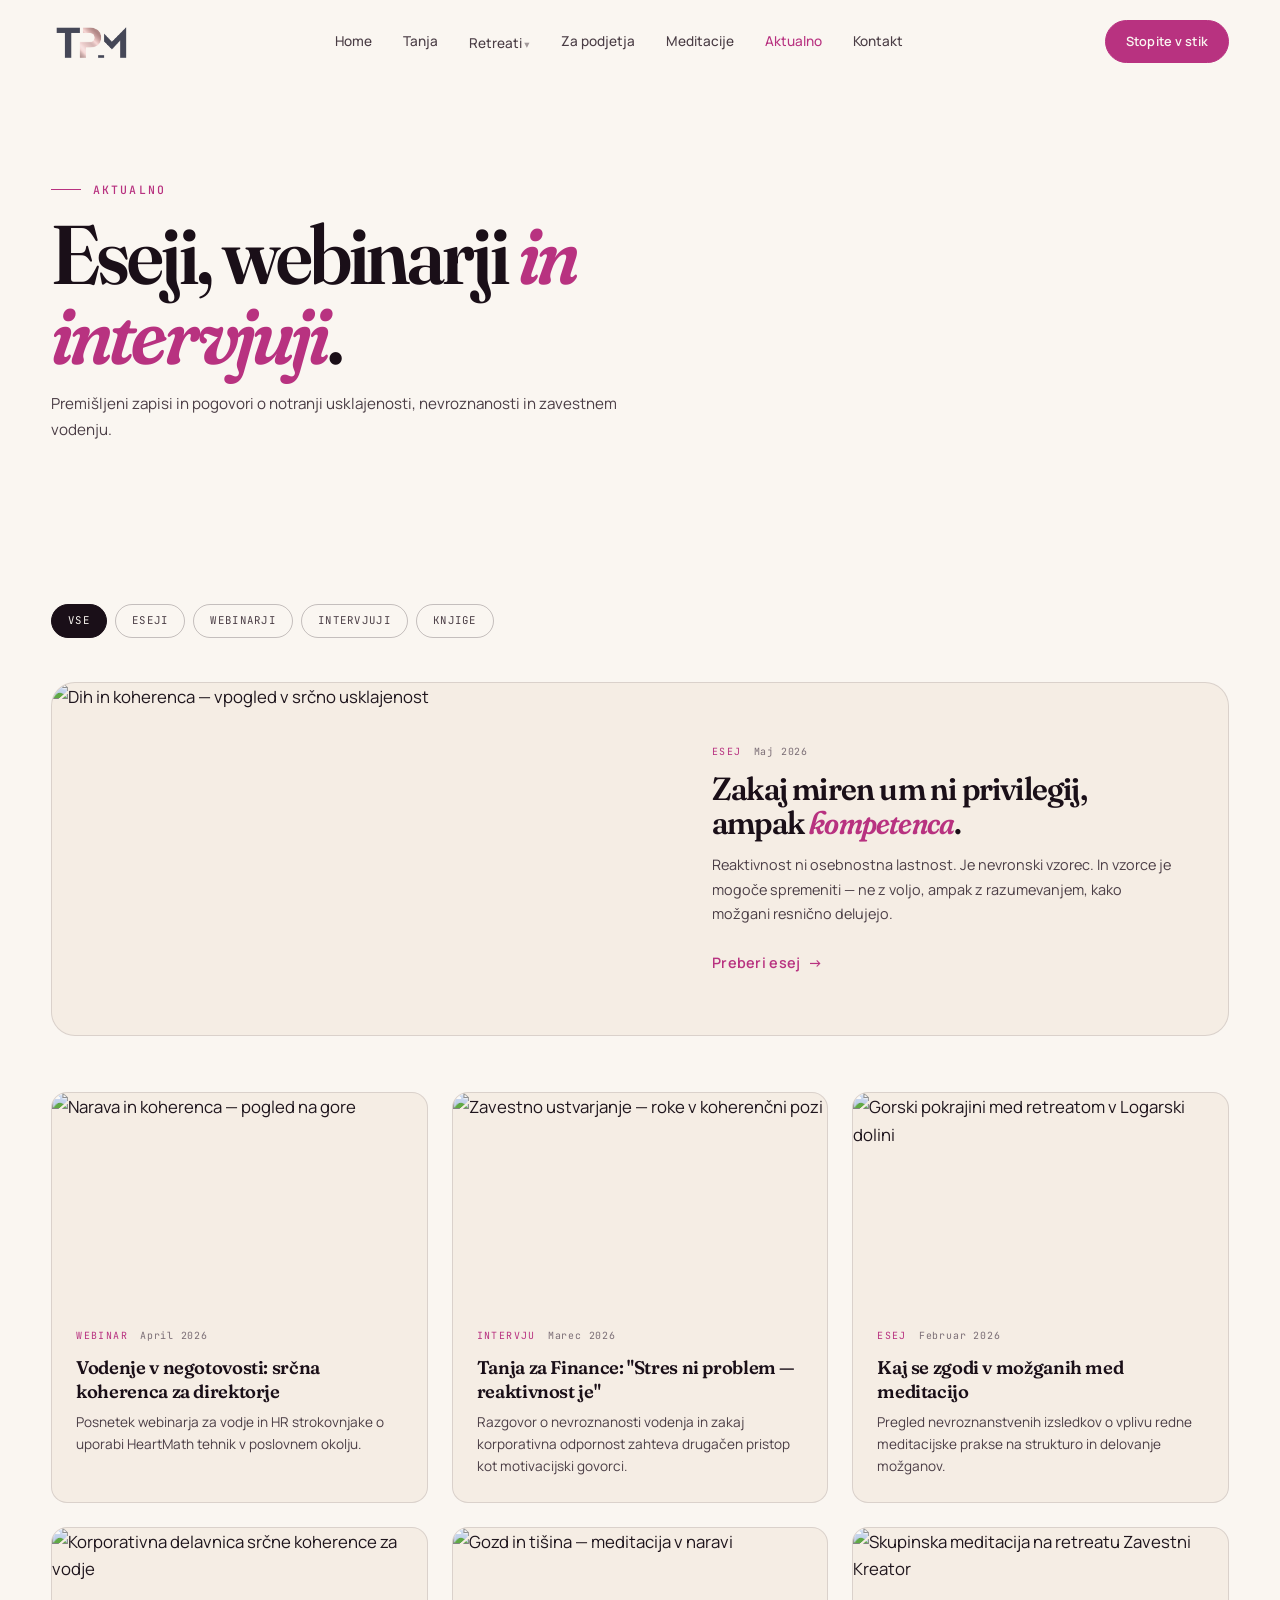
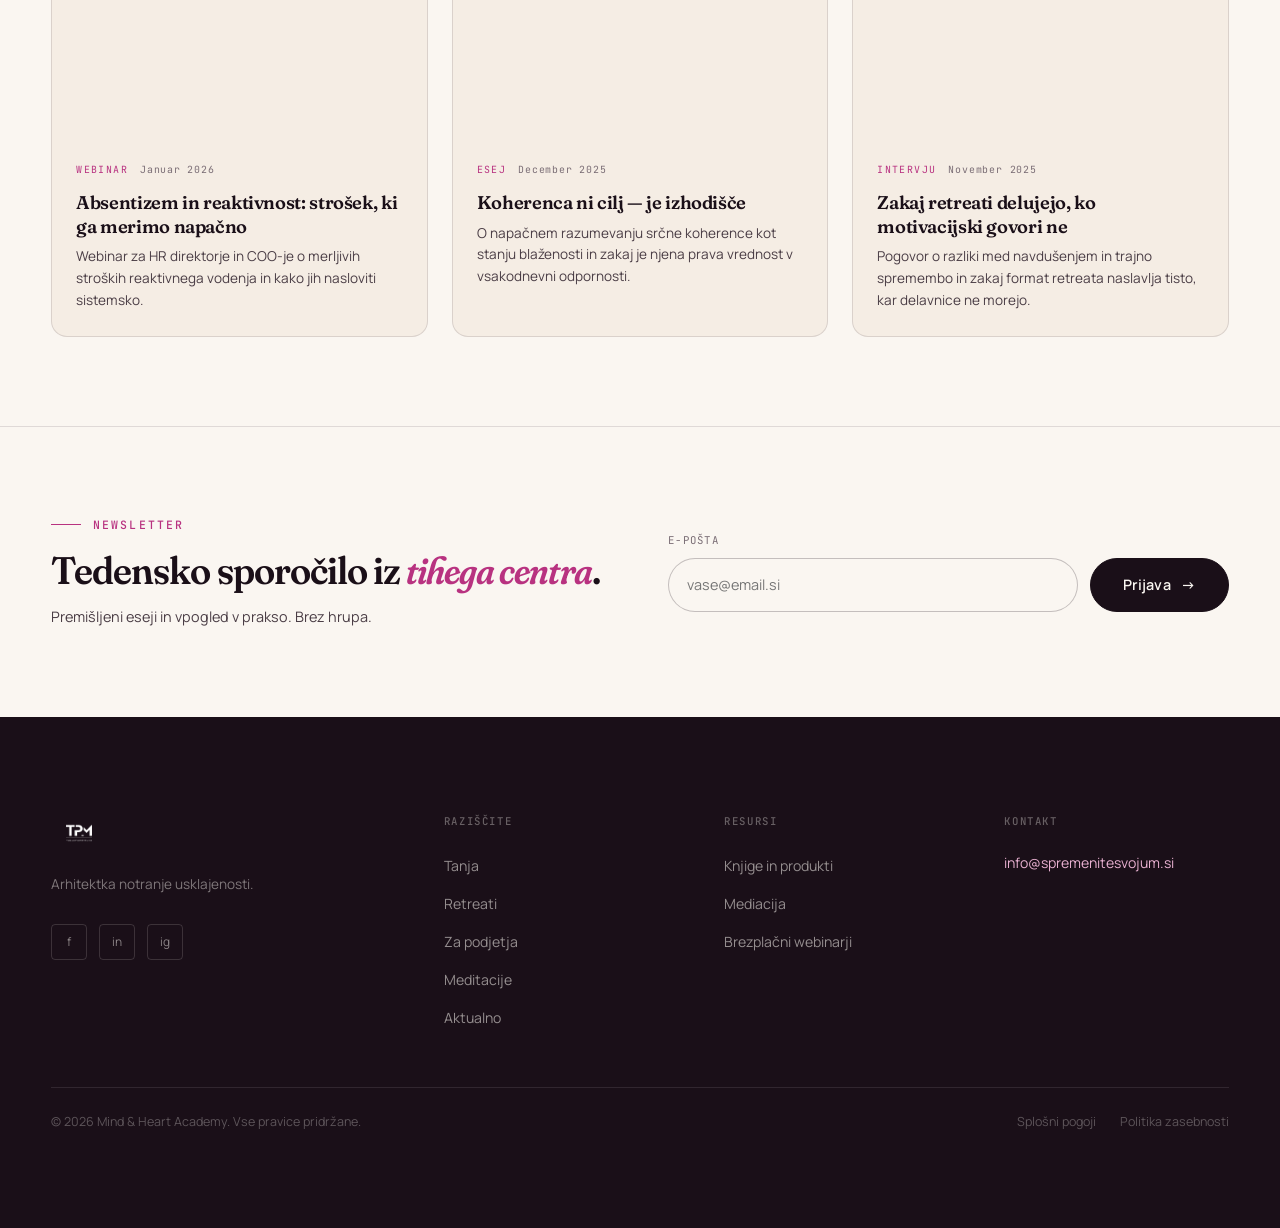
==== commit b2839b28: "Add real photos, logo images, and fix dark-on-dark text visibility - Replace all nav/footer CSS logo" ====
--- a/aktualno.html
+++ b/aktualno.html
@@ -25,7 +25,7 @@
 
   <header class="site-nav" role="banner">
     <div class="site-nav__inner">
-      <a href="index.html" class="nav-logo"><div class="nav-logo__mark"></div><div class="nav-logo__text">Tanja Pia Metelko<span>Dr. · Coach · Trenerka</span></div></a>
+      <a href="index.html" class="nav-logo"><img src="public/images/TPMlogorosegold.png" alt="Dr. Tanja Pia Metelko" class="nav-logo__img nav-logo__img--light" height="40"></a>
       <nav class="nav-links">
         <a href="index.html">Home</a><a href="tanja.html">Tanja</a>
         <div class="has-dropdown">
@@ -231,7 +231,7 @@
   <footer class="site-footer" role="contentinfo">
     <div class="container">
       <div class="footer-grid">
-        <div class="footer-brand"><a href="index.html" class="nav-logo"><div class="nav-logo__mark"></div><div class="nav-logo__text" style="color:var(--cream)">Tanja Pia Metelko<span style="color:rgba(250,246,241,.35)">Dr. · Coach · Trenerka</span></div></a><p class="footer-brand__mission">Arhitektka notranje usklajenosti.</p><div class="footer-social"><a href="#" aria-label="Facebook">f</a><a href="#" aria-label="LinkedIn">in</a><a href="#" aria-label="Instagram">ig</a></div></div>
+        <div class="footer-brand"><a href="index.html" class="nav-logo"><img src="public/images/TPMlogowhite.png" alt="Dr. Tanja Pia Metelko" class="nav-logo__img" height="44"></a><p class="footer-brand__mission">Arhitektka notranje usklajenosti.</p><div class="footer-social"><a href="#" aria-label="Facebook">f</a><a href="#" aria-label="LinkedIn">in</a><a href="#" aria-label="Instagram">ig</a></div></div>
         <div class="footer-col"><div class="footer-col__title">Raziščite</div><ul><li><a href="tanja.html">Tanja</a></li><li><a href="retreati.html">Retreati</a></li><li><a href="podjetja.html">Za podjetja</a></li><li><a href="meditacije.html">Meditacije</a></li><li><a href="aktualno.html">Aktualno</a></li></ul></div>
         <div class="footer-col"><div class="footer-col__title">Resursi</div><ul><li><a href="#">Knjige in produkti</a></li><li><a href="#">Mediacija</a></li><li><a href="#">Brezplačni webinarji</a></li></ul></div>
         <div class="footer-col"><div class="footer-col__title">Kontakt</div><div class="footer-contact-item"><a href="mailto:info@spremenitesvojum.si" style="color:var(--magenta-soft)">info@spremenitesvojum.si</a></div></div>
--- a/css/components.css
+++ b/css/components.css
@@ -38,6 +38,16 @@
   align-items: center;
   gap: 10px;
   flex-shrink: 0;
+}
+
+.nav-logo__img {
+  height: 40px;
+  width: auto;
+  display: block;
+}
+
+.nav-logo__img--light {
+  mix-blend-mode: multiply;
 }
 
 .nav-logo__mark {
